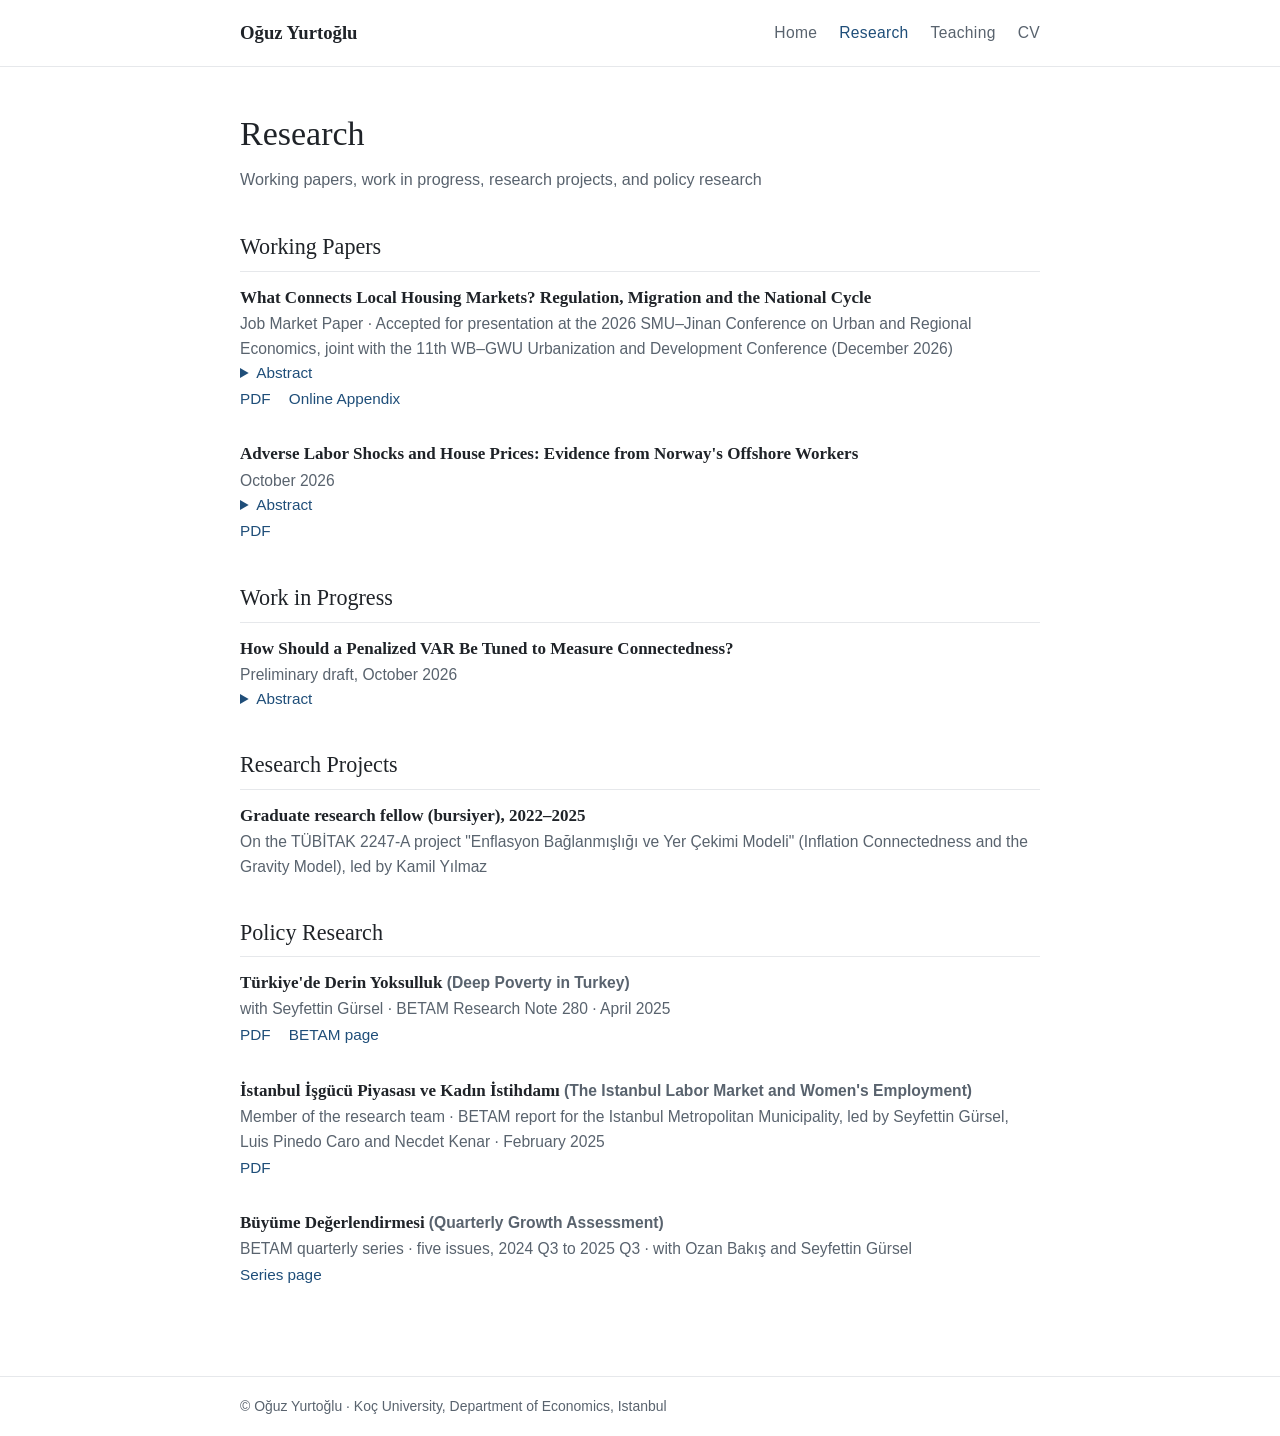
==== research.html @ 17286fe2 "Add Norway offshore workers paper as a working paper Post the PDF, move it from work in progress to " ====
<!doctype html>
<html lang="en">
<head>
<meta charset="utf-8">
<meta name="viewport" content="width=device-width, initial-scale=1">
<title>Research · Oğuz Yurtoğlu</title>
<link rel="stylesheet" href="style.css">
</head>
<body>
<header><nav class="nav">
  <a class="brand" href="index.html">Oğuz Yurtoğlu</a>
  <ul>
    <li><a href="index.html">Home</a></li>
    <li><a class="active" href="research.html">Research</a></li>
    <li><a href="teaching.html">Teaching</a></li>
    <li><a href="files/oguz_yurtoglu_cv.pdf">CV</a></li>
  </ul>
</nav></header>
<main>
  <h1>Research</h1>
  <p class="subtitle">Working papers, work in progress, research projects, and policy research</p>

  <h2>Working Papers</h2>

  <div class="paper">
    <div class="title">What Connects Local Housing Markets? Regulation, Migration and the National Cycle</div>
    <div class="status">Job Market Paper · Accepted for presentation at the 2026 SMU–Jinan Conference on Urban and Regional Economics, joint with the 11th WB–GWU Urbanization and Development Conference (December 2026)</div>
    <details>
      <summary>Abstract</summary>
      <p>Housing cannot be traded across regions, yet U.S. house prices have become far more synchronized. I estimate directed networks of house-price forecast-error dependence for the 48 contiguous states and the 100 largest metropolitan areas, 1985–2025, with and without the common factor of each ten-year window. The rise in connectedness is almost entirely that factor, which has grown from a fifth to two-thirds of the variance of state price growth, and dependence beyond it has not grown. Beyond the national cycle, land-use regulation lines up with how much dependence runs through a market and migration with where it comes from. A one-standard-deviation higher regulation index is associated with 7.5 log points more of other states' forecast-error variance attributed to a state. Regulated metropolitan areas take more of their variance from other areas where their own labor demand is rising, as a binding supply constraint implies, and migration links line up with which out-of-state areas that dependence comes from.</p>
      <p class="meta">JEL: R31, R23, C32, C33 · Keywords: house prices, connectedness, migration networks, spatial equilibrium, housing supply</p>
    </details>
    <div class="links"><a href="files/yurtoglu_jmp_what_connects_local_housing_markets.pdf">PDF</a> <a href="files/yurtoglu_jmp_online_appendix.pdf">Online Appendix</a></div>
  </div>


  <div class="paper">
    <div class="title">Adverse Labor Shocks and House Prices: Evidence from Norway's Offshore Workers</div>
    <div class="status">October 2026</div>
    <details>
      <summary>Abstract</summary>
      <p>The studies of the 2014 oil price bust measure the shock where the oil industry is located, so the workers and the firms of a region are hit together. I measure it where the workers lived. Norwegian offshore workers fly to the platforms from five heliports and spend two weeks offshore and four at home, so nearly half of them live outside the two oil counties, in municipalities with almost no oil firms. The bust reached these places mostly through the wages of their residents. Using public municipal data from Statistics Norway, I compare the 375 municipalities without an onshore oil economy by the share of their employed residents who worked offshore in 2003. Per percentage point of that share, the average income from employment fell by 1.9 percent between 2013 and 2017, employment of residents by 1.4 percent and the average sale price of dwellings by 7 percent. The dwelling stock and the population did not move. The effects sit on the region where offshore workers live, and the oil firms, the coastal industries and the equipment suppliers left in the sample do not explain them. The loss of income was the men's, and for each offshore job lost the equipment suppliers of the industry lost about one more and the rest of the local economy about two, imprecisely estimated. Lost wages move house prices in places with almost no oil firms.</p>
    </details>
    <div class="links"><a href="files/yurtoglu_norway_offshore_workers_house_prices.pdf">PDF</a></div>
  </div>

  <h2>Work in Progress</h2>

  <div class="paper">
    <div class="title">How Should a Penalized VAR Be Tuned to Measure Connectedness?</div>
    <div class="status">Preliminary draft, October 2026</div>
    <details>
      <summary>Abstract</summary>
      <p>Connectedness indexes built from elastic-net VARs depend on a penalty that is usually chosen by ten-fold cross-validation with folds assigned at random. With persistent series, a month held out for validation keeps its neighbours in the training sample, so cross-validation overstates how well a dense model predicts. In a Monte Carlo with a known sparse network, I compare seven ways of assigning months to folds, two points on the cross-validation curve, information criteria and a plug-in penalty. When the median first autocorrelation is 0.88, random folds keep three times as many cross-lag coefficients as the best predicting penalty, add 35 percent to the error in pairwise connectedness and raise the index by about nine points. Folds separated by a gap of six to twelve months, or a rolling origin, stay within 5 percent of the best penalty at every persistence level. Choosing the one-standard-error penalty is no remedy. Whatever the rule, noise in the estimated shock covariance alone puts a floor of about 100(N−1)/(T+N−1) points under the index.</p>
    </details>
  </div>

  <h2>Research Projects</h2>
  <div class="paper">
    <div class="title">Graduate research fellow (bursiyer), 2022–2025</div>
    <div class="status">On the TÜBİTAK 2247-A project "Enflasyon Bağlanmışlığı ve Yer Çekimi Modeli" (Inflation Connectedness and the Gravity Model), led by Kamil Yılmaz</div>
  </div>

  <h2>Policy Research</h2>
  <div class="paper">
    <div class="title">Türkiye'de Derin Yoksulluk <span class="status">(Deep Poverty in Turkey)</span></div>
    <div class="status">with Seyfettin Gürsel · BETAM Research Note 280 · April 2025</div>
    <div class="links"><a href="files/gursel_yurtoglu_2025_betam_derin_yoksulluk.pdf">PDF</a> <a href="https://betam.bahcesehir.edu.tr/2025/04/turkiyede-derin-yoksulluk/">BETAM page</a></div>
  </div>

  <div class="paper">
    <div class="title">İstanbul İşgücü Piyasası ve Kadın İstihdamı <span class="status">(The Istanbul Labor Market and Women's Employment)</span></div>
    <div class="status">Member of the research team · BETAM report for the Istanbul Metropolitan Municipality, led by Seyfettin Gürsel, Luis Pinedo Caro and Necdet Kenar · February 2025</div>
    <div class="links"><a href="https://betam.bahcesehir.edu.tr/wp-content/uploads/2025/03/Istanbul-isgucu-piyasasi-ve-kadin-istihdami-2025.pdf">PDF</a></div>
  </div>

  <div class="paper">
    <div class="title">Büyüme Değerlendirmesi <span class="status">(Quarterly Growth Assessment)</span></div>
    <div class="status">BETAM quarterly series · five issues, 2024 Q3 to 2025 Q3 · with Ozan Bakış and Seyfettin Gürsel</div>
    <div class="links"><a href="https://betam.bahcesehir.edu.tr/kategori/ekonomik-arastirmalar/yayinlar/buyume-degerlendirmesi/">Series page</a></div>
  </div>
</main>
<footer><div>© Oğuz Yurtoğlu · Koç University, Department of Economics, Istanbul</div></footer>
</body>
</html>
---- style.css ----
:root{--text:#1f2328;--muted:#59636e;--accent:#1f4e79;--line:#e6e8eb;--bg:#ffffff;--maxw:840px}
*{box-sizing:border-box}
html{font-size:17px}
body{margin:0;font-family:Georgia,"Times New Roman",serif;color:var(--text);background:var(--bg);line-height:1.6}
a{color:var(--accent);text-decoration:none}
a:hover{text-decoration:underline}
header{border-bottom:1px solid var(--line)}
.nav{max-width:var(--maxw);margin:0 auto;padding:18px 20px;display:flex;align-items:center;justify-content:space-between;flex-wrap:wrap;gap:10px}
.nav .brand{font-weight:bold;font-size:1.1rem;color:var(--text)}
.nav ul{list-style:none;margin:0;padding:0;display:flex;gap:22px}
.nav li a{color:var(--muted);font-family:Helvetica,Arial,sans-serif;font-size:.92rem;letter-spacing:.02em}
.nav li a.active,.nav li a:hover{color:var(--accent);text-decoration:none}
main{max-width:var(--maxw);margin:0 auto;padding:40px 20px 60px}
h1{font-size:2rem;margin:0 0 6px;font-weight:normal}
h2{font-size:1.3rem;margin:36px 0 12px;font-weight:normal;border-bottom:1px solid var(--line);padding-bottom:6px}
h3{font-size:1.05rem;margin:22px 0 4px;font-weight:bold}
.subtitle{color:var(--muted);margin:0 0 24px;font-family:Helvetica,Arial,sans-serif;font-size:.95rem}
.hero{display:flex;gap:32px;align-items:flex-start;flex-wrap:wrap}
.hero img{width:180px;height:270px;object-fit:cover;border-radius:4px;flex-shrink:0;background:#eee}
.hero .intro{flex:1;min-width:260px}
.meta{color:var(--muted);font-size:.95rem;margin:4px 0}
.paper{margin-bottom:28px}
.paper .title{font-weight:bold}
.paper .status{color:var(--muted);font-size:.92rem;font-family:Helvetica,Arial,sans-serif}
.paper .links a{margin-right:14px;font-family:Helvetica,Arial,sans-serif;font-size:.9rem}
details summary{cursor:pointer;color:var(--accent);font-family:Helvetica,Arial,sans-serif;font-size:.9rem}
details p{margin-top:8px}
dl{margin-top:28px;display:grid;grid-template-columns:110px 1fr;gap:8px 16px}
dt{color:var(--muted);font-family:Helvetica,Arial,sans-serif;font-size:.9rem;padding-top:3px}
dd{margin:0}
footer{border-top:1px solid var(--line);color:var(--muted);font-family:Helvetica,Arial,sans-serif;font-size:.82rem}
footer div{max-width:var(--maxw);margin:0 auto;padding:18px 20px}
@media (max-width:600px){dl{grid-template-columns:1fr}dt{padding-top:10px}}
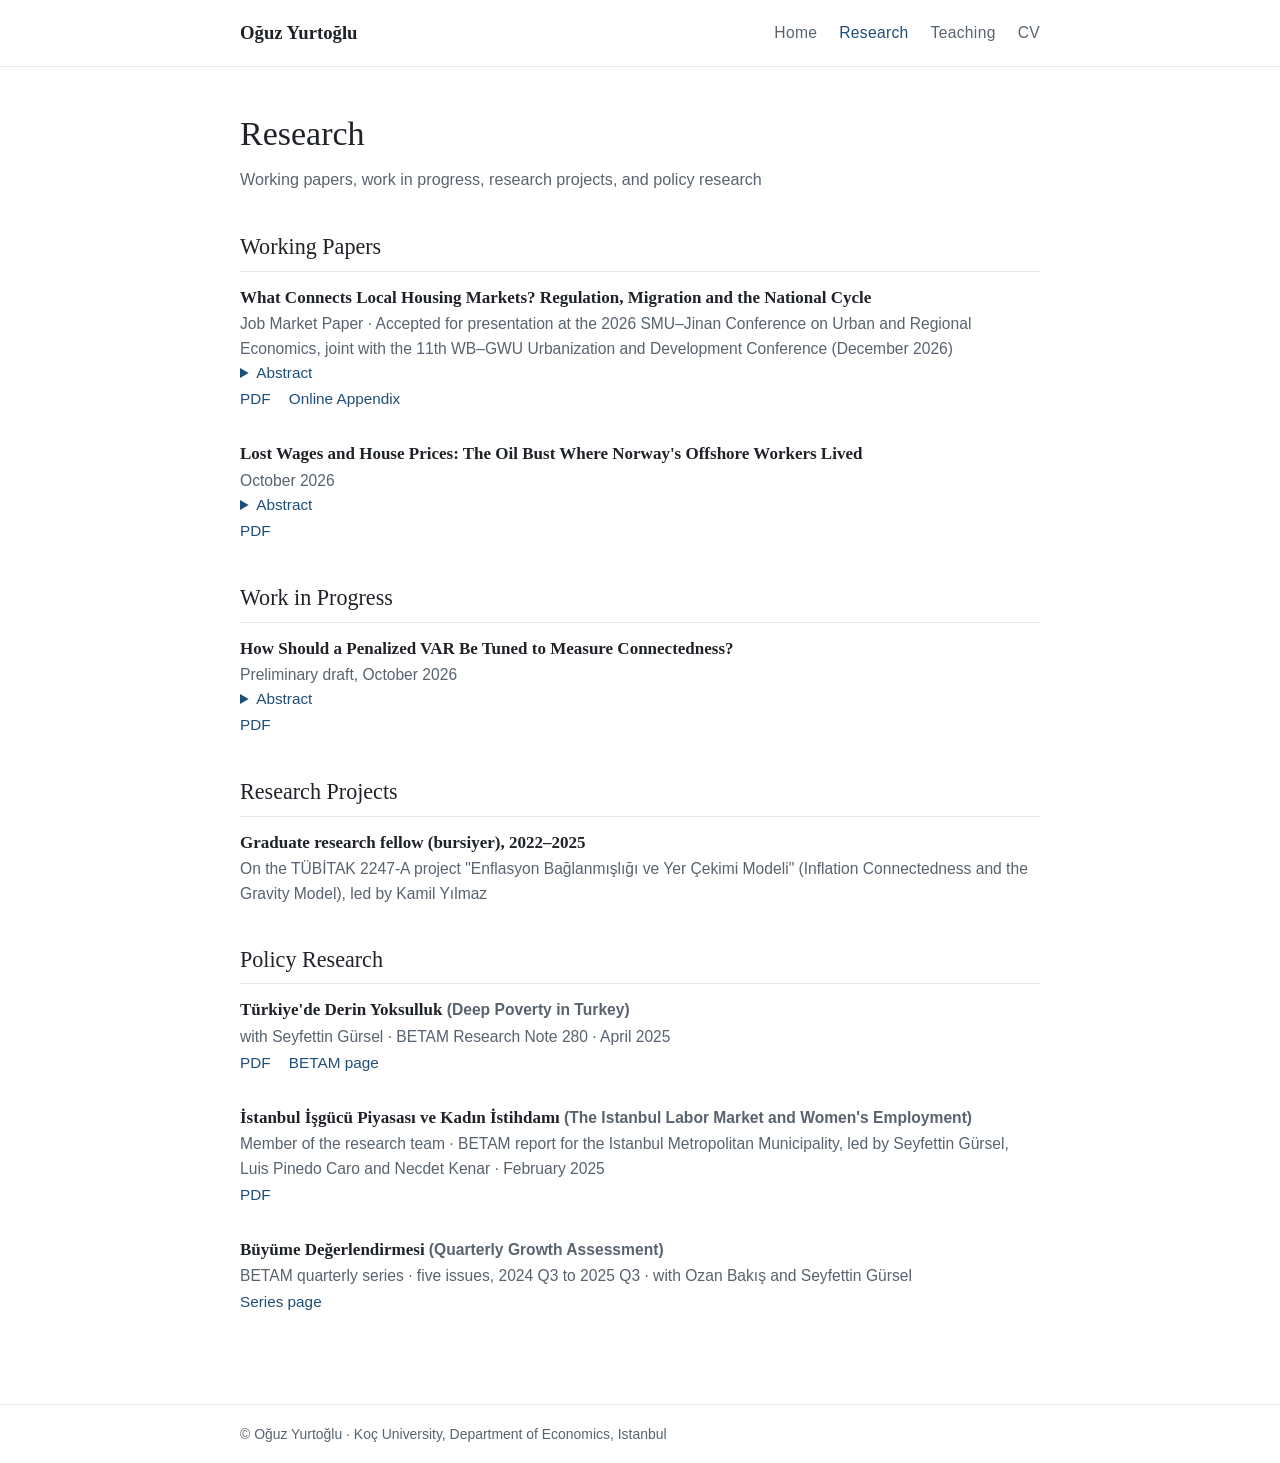
==== commit 7ba87632: "Post the 10 October versions of the three papers and the online appendix Norway paper retitled Lost " ====
--- a/research.html
+++ b/research.html
@@ -27,7 +27,7 @@
     <div class="status">Job Market Paper · Accepted for presentation at the 2026 SMU–Jinan Conference on Urban and Regional Economics, joint with the 11th WB–GWU Urbanization and Development Conference (December 2026)</div>
     <details>
       <summary>Abstract</summary>
-      <p>Housing cannot be traded across regions, yet U.S. house prices have become far more synchronized. I estimate directed networks of house-price forecast-error dependence for the 48 contiguous states and the 100 largest metropolitan areas, 1985–2025, with and without the common factor of each ten-year window. The rise in connectedness is almost entirely that factor, which has grown from a fifth to two-thirds of the variance of state price growth, and dependence beyond it has not grown. Beyond the national cycle, land-use regulation lines up with how much dependence runs through a market and migration with where it comes from. A one-standard-deviation higher regulation index is associated with 7.5 log points more of other states' forecast-error variance attributed to a state. Regulated metropolitan areas take more of their variance from other areas where their own labor demand is rising, as a binding supply constraint implies, and migration links line up with which out-of-state areas that dependence comes from.</p>
+      <p>Housing cannot be traded across regions, yet U.S. house prices have become far more synchronized. I estimate directed networks of house-price forecast-error dependence for the 48 contiguous states and the 100 largest metropolitan areas, 1985–2025, with and without the common factor of each ten-year window. The rise in connectedness is almost entirely that factor, which has grown from a fifth to two-thirds of the variance of state price growth, and dependence beyond it has not grown. Beyond the national cycle, land-use regulation lines up with how much dependence runs through a market and migration with where it comes from. A one-standard-deviation higher regulation index is associated with 7.5 log points more of other states' forecast-error variance attributed to a state. Regulated metropolitan areas take more of their variance from other areas where their own labor demand is rising, as a binding supply constraint implies, and which out-of-state areas that dependence comes from lines up with migration links.</p>
       <p class="meta">JEL: R31, R23, C32, C33 · Keywords: house prices, connectedness, migration networks, spatial equilibrium, housing supply</p>
     </details>
     <div class="links"><a href="files/yurtoglu_jmp_what_connects_local_housing_markets.pdf">PDF</a> <a href="files/yurtoglu_jmp_online_appendix.pdf">Online Appendix</a></div>
@@ -35,11 +35,12 @@
 
 
   <div class="paper">
-    <div class="title">Adverse Labor Shocks and House Prices: Evidence from Norway's Offshore Workers</div>
+    <div class="title">Lost Wages and House Prices: The Oil Bust Where Norway's Offshore Workers Lived</div>
     <div class="status">October 2026</div>
     <details>
       <summary>Abstract</summary>
       <p>The studies of the 2014 oil price bust measure the shock where the oil industry is located, so the workers and the firms of a region are hit together. I measure it where the workers lived. Norwegian offshore workers fly to the platforms from five heliports and spend two weeks offshore and four at home, so nearly half of them live outside the two oil counties, in municipalities with almost no oil firms. The bust reached these places mostly through the wages of their residents. Using public municipal data from Statistics Norway, I compare the 375 municipalities without an onshore oil economy by the share of their employed residents who worked offshore in 2003. Per percentage point of that share, the average income from employment fell by 1.9 percent between 2013 and 2017, employment of residents by 1.4 percent and the average sale price of dwellings by 7 percent. The dwelling stock and the population did not move. The effects sit on the region where offshore workers live, and the oil firms, the coastal industries and the equipment suppliers left in the sample do not explain them. The loss of income was the men's, and for each offshore job lost the equipment suppliers of the industry lost about one more and the rest of the local economy about two, imprecisely estimated. Lost wages move house prices in places with almost no oil firms.</p>
+      <p class="meta">JEL: R31, R23, J23, Q33 · Keywords: house prices, local labor markets, oil price shock, offshore workers, income shocks, Norway</p>
     </details>
     <div class="links"><a href="files/yurtoglu_norway_offshore_workers_house_prices.pdf">PDF</a></div>
   </div>
@@ -51,8 +52,10 @@
     <div class="status">Preliminary draft, October 2026</div>
     <details>
       <summary>Abstract</summary>
-      <p>Connectedness indexes built from elastic-net VARs depend on a penalty that is usually chosen by ten-fold cross-validation with folds assigned at random. With persistent series, a month held out for validation keeps its neighbours in the training sample, so cross-validation overstates how well a dense model predicts. In a Monte Carlo with a known sparse network, I compare seven ways of assigning months to folds, two points on the cross-validation curve, information criteria and a plug-in penalty. When the median first autocorrelation is 0.88, random folds keep three times as many cross-lag coefficients as the best predicting penalty, add 35 percent to the error in pairwise connectedness and raise the index by about nine points. Folds separated by a gap of six to twelve months, or a rolling origin, stay within 5 percent of the best penalty at every persistence level. Choosing the one-standard-error penalty is no remedy. Whatever the rule, noise in the estimated shock covariance alone puts a floor of about 100(N−1)/(T+N−1) points under the index.</p>
+      <p>Connectedness indexes built from elastic-net VARs depend on a penalty that is usually chosen by ten-fold cross-validation with folds assigned at random. With persistent series, an observation held out for validation keeps its neighbours in the training sample, so cross-validation overstates how well a dense model predicts. In a Monte Carlo with a known sparse network, I compare seven ways of assigning observations to folds, two points on the cross-validation curve, information criteria and a plug-in penalty. When the median first autocorrelation is 0.88, random folds keep three times as many cross-lag coefficients as the best predicting penalty, add 35 percent to the error in pairwise connectedness and raise the index by about nine points. Folds separated by a gap of six to twelve observations, or a rolling origin, stay within 5 percent of the best penalty at every persistence level. Choosing the one-standard-error penalty is no remedy. Whatever the rule, about 100(N−1)/(T+N−1) points of a reported index come from noise in the estimated shock covariance alone.</p>
+      <p class="meta">JEL: C32, C52, C53, C15 · Keywords: connectedness, elastic-net VAR, cross-validation, persistence, forecast error variance decomposition, Monte Carlo</p>
     </details>
+    <div class="links"><a href="files/yurtoglu_tuning_penalized_var_connectedness.pdf">PDF</a></div>
   </div>
 
   <h2>Research Projects</h2>
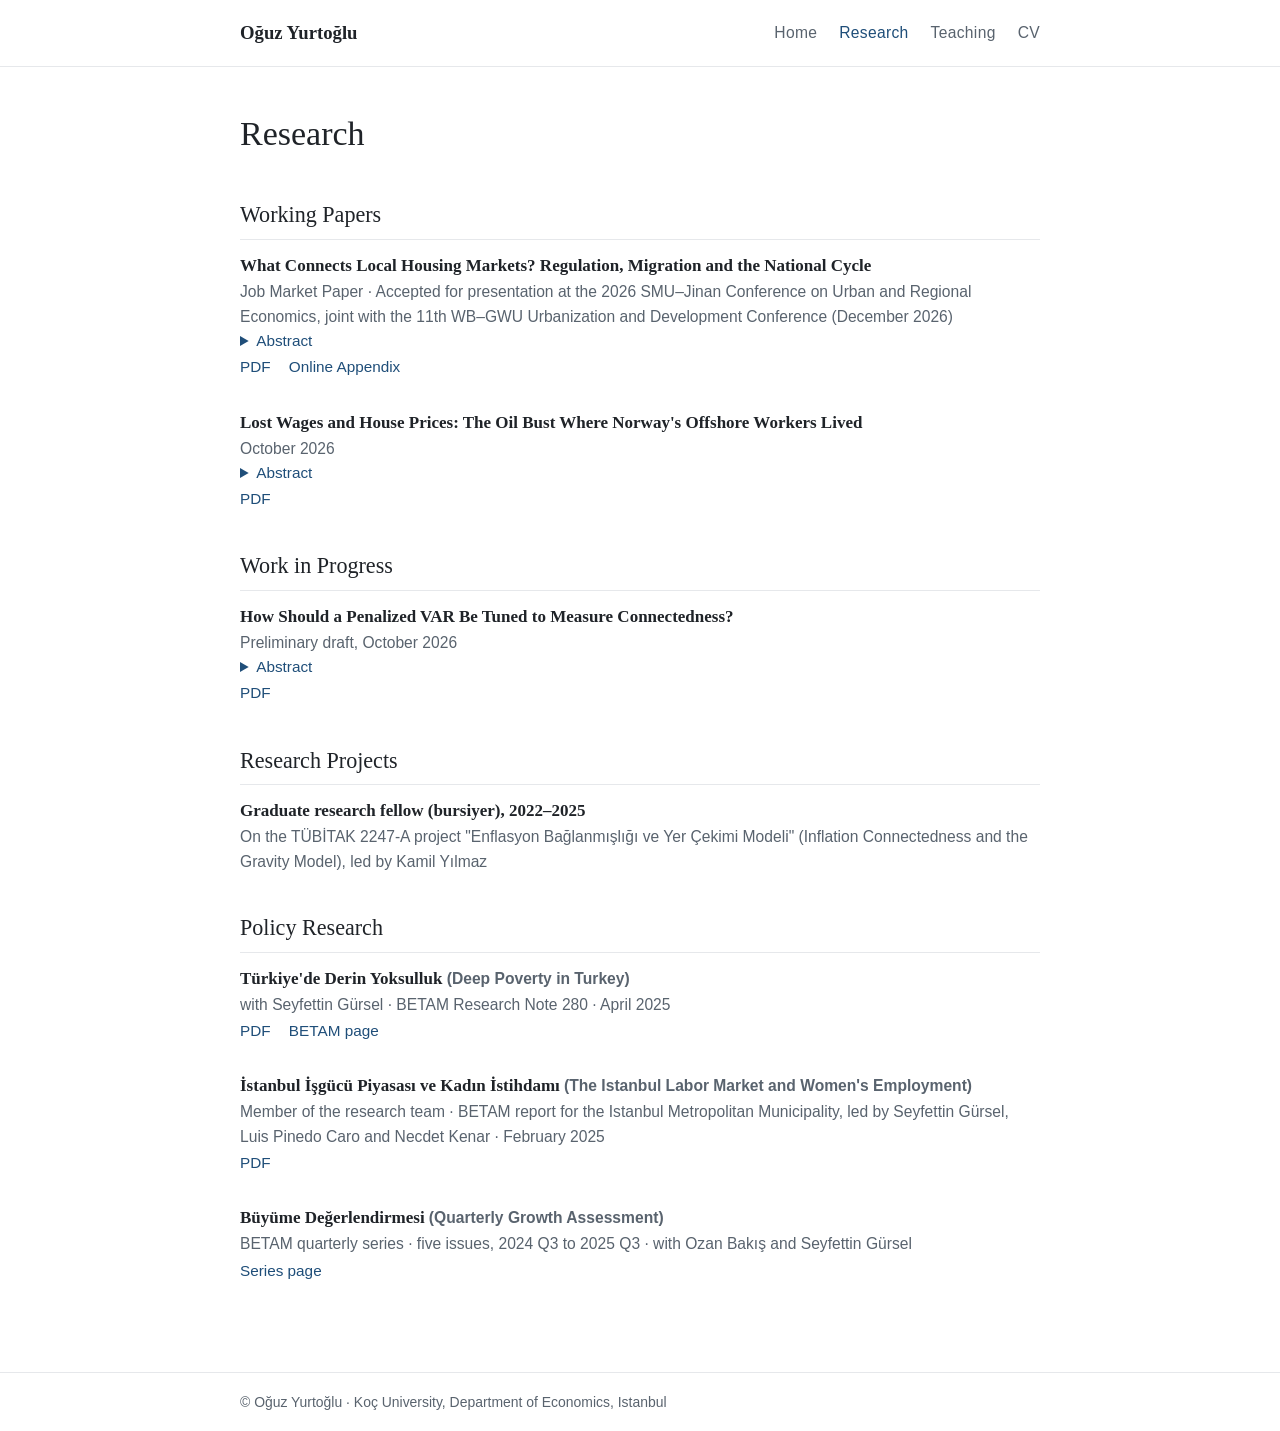
==== commit a026d777: "Remove the research page subtitle Co-Authored-By: Claude Fable 5.1 <noreply@anthropic.com>" ====
--- a/research.html
+++ b/research.html
@@ -18,7 +18,6 @@
 </nav></header>
 <main>
   <h1>Research</h1>
-  <p class="subtitle">Working papers, work in progress, research projects, and policy research</p>
 
   <h2>Working Papers</h2>
 
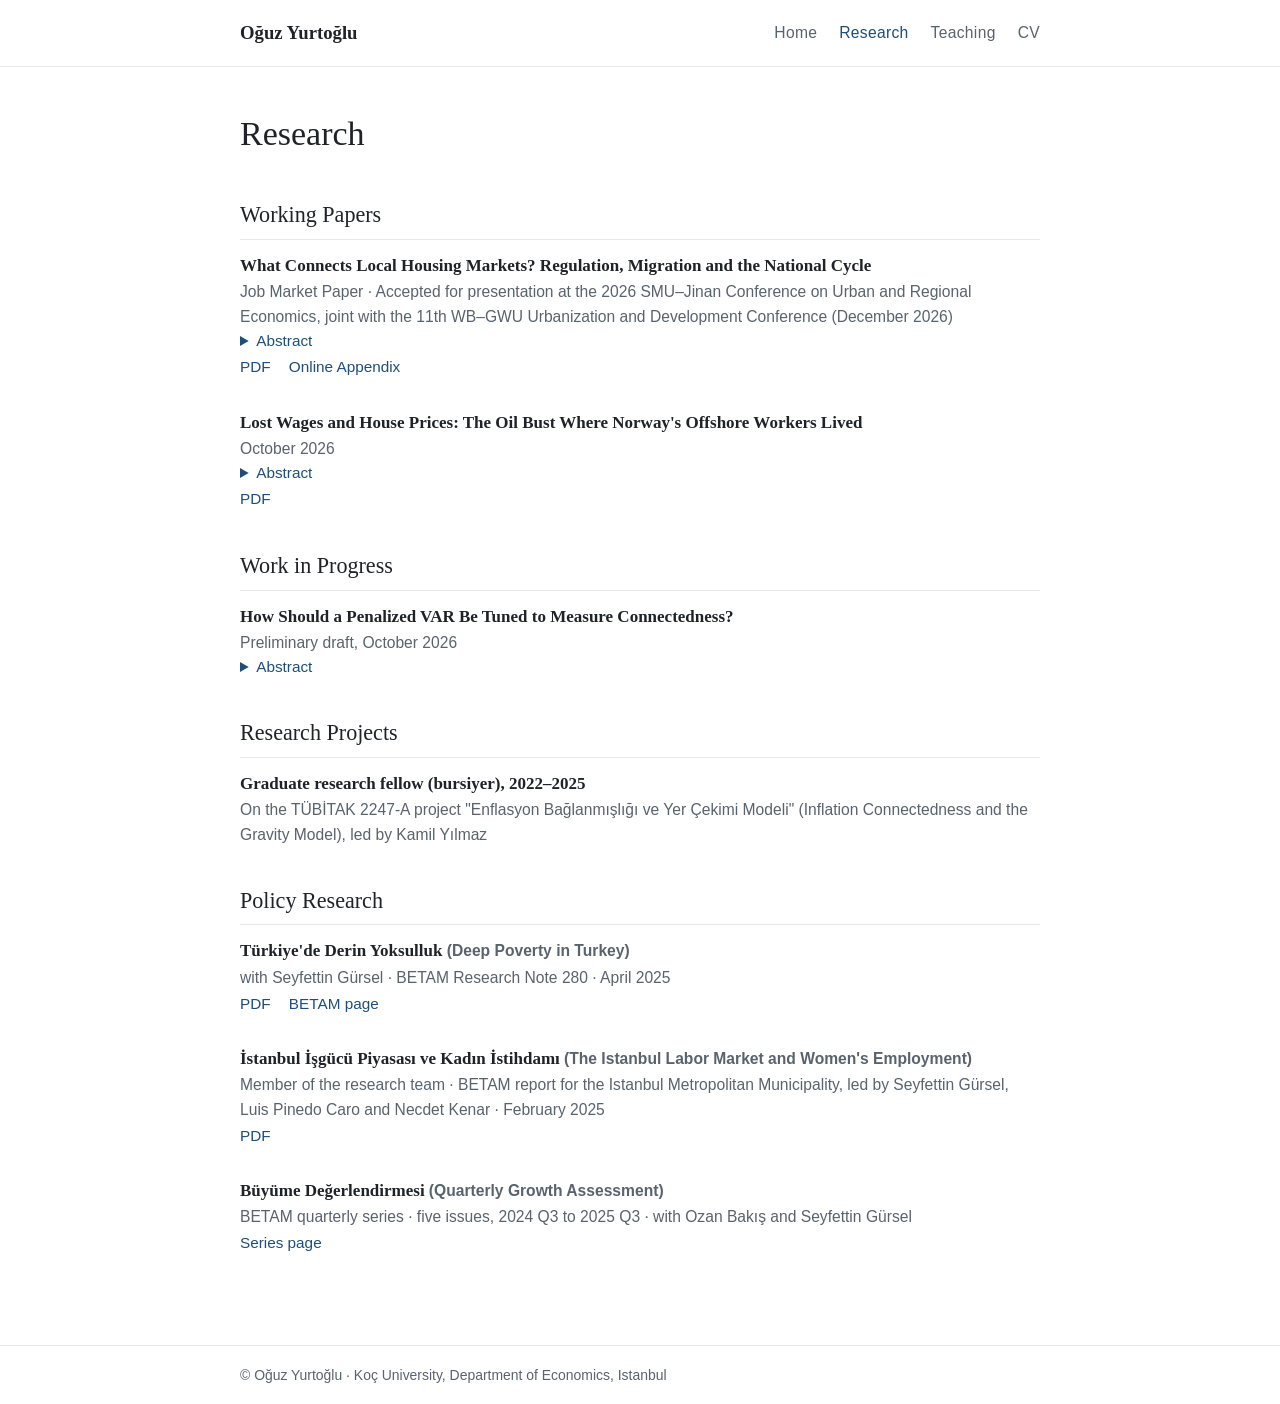
==== commit 1b6dd8c4: "Remove the PDF of the work-in-progress VAR tuning paper Title, status line and abstract stay on the " ====
--- a/research.html
+++ b/research.html
@@ -38,7 +38,7 @@
     <div class="status">October 2026</div>
     <details>
       <summary>Abstract</summary>
-      <p>The studies of the 2014 oil price bust measure the shock where the oil industry is located, so the workers and the firms of a region are hit together. I measure it where the workers lived. Norwegian offshore workers fly to the platforms from five heliports and spend two weeks offshore and four at home, so nearly half of them live outside the two oil counties, in municipalities with almost no oil firms. The bust reached these places mostly through the wages of their residents. Using public municipal data from Statistics Norway, I compare the 375 municipalities without an onshore oil economy by the share of their employed residents who worked offshore in 2003. Per percentage point of that share, the average income from employment fell by 1.9 percent between 2013 and 2017, employment of residents by 1.4 percent and the average sale price of dwellings by 7 percent. The dwelling stock and the population did not move. The effects sit on the region where offshore workers live, and the oil firms, the coastal industries and the equipment suppliers left in the sample do not explain them. The loss of income was the men's, and for each offshore job lost the equipment suppliers of the industry lost about one more and the rest of the local economy about two, imprecisely estimated. Lost wages move house prices in places with almost no oil firms.</p>
+      <p>What does a loss of wages do to a local economy? This paper uses Norway's offshore oil workers and the 2014 oil price fall as a quasi-experiment that separates a wage shock from a shock to local firms. Because these workers spend four weeks at home for every two on the platform, nearly half of them live in municipalities with almost no oil firms. I compare 375 such municipalities in a difference-in-differences design by their share of employed residents who worked offshore in 2003. From 2013 to 2017, income from employment fell by 1.9 percent, employment by 1.4 percent and house prices by 7 percent per percentage point of that share. The housing stock and the population did not move. The oil suppliers in these municipalities lost jobs but do not account for the price fall. House prices absorbed about four times as much of the shock as income did.</p>
       <p class="meta">JEL: R31, R23, J23, Q33 · Keywords: house prices, local labor markets, oil price shock, offshore workers, income shocks, Norway</p>
     </details>
     <div class="links"><a href="files/yurtoglu_norway_offshore_workers_house_prices.pdf">PDF</a></div>
@@ -54,7 +54,6 @@
       <p>Connectedness indexes built from elastic-net VARs depend on a penalty that is usually chosen by ten-fold cross-validation with folds assigned at random. With persistent series, an observation held out for validation keeps its neighbours in the training sample, so cross-validation overstates how well a dense model predicts. In a Monte Carlo with a known sparse network, I compare seven ways of assigning observations to folds, two points on the cross-validation curve, information criteria and a plug-in penalty. When the median first autocorrelation is 0.88, random folds keep three times as many cross-lag coefficients as the best predicting penalty, add 35 percent to the error in pairwise connectedness and raise the index by about nine points. Folds separated by a gap of six to twelve observations, or a rolling origin, stay within 5 percent of the best penalty at every persistence level. Choosing the one-standard-error penalty is no remedy. Whatever the rule, about 100(N−1)/(T+N−1) points of a reported index come from noise in the estimated shock covariance alone.</p>
       <p class="meta">JEL: C32, C52, C53, C15 · Keywords: connectedness, elastic-net VAR, cross-validation, persistence, forecast error variance decomposition, Monte Carlo</p>
     </details>
-    <div class="links"><a href="files/yurtoglu_tuning_penalized_var_connectedness.pdf">PDF</a></div>
   </div>
 
   <h2>Research Projects</h2>
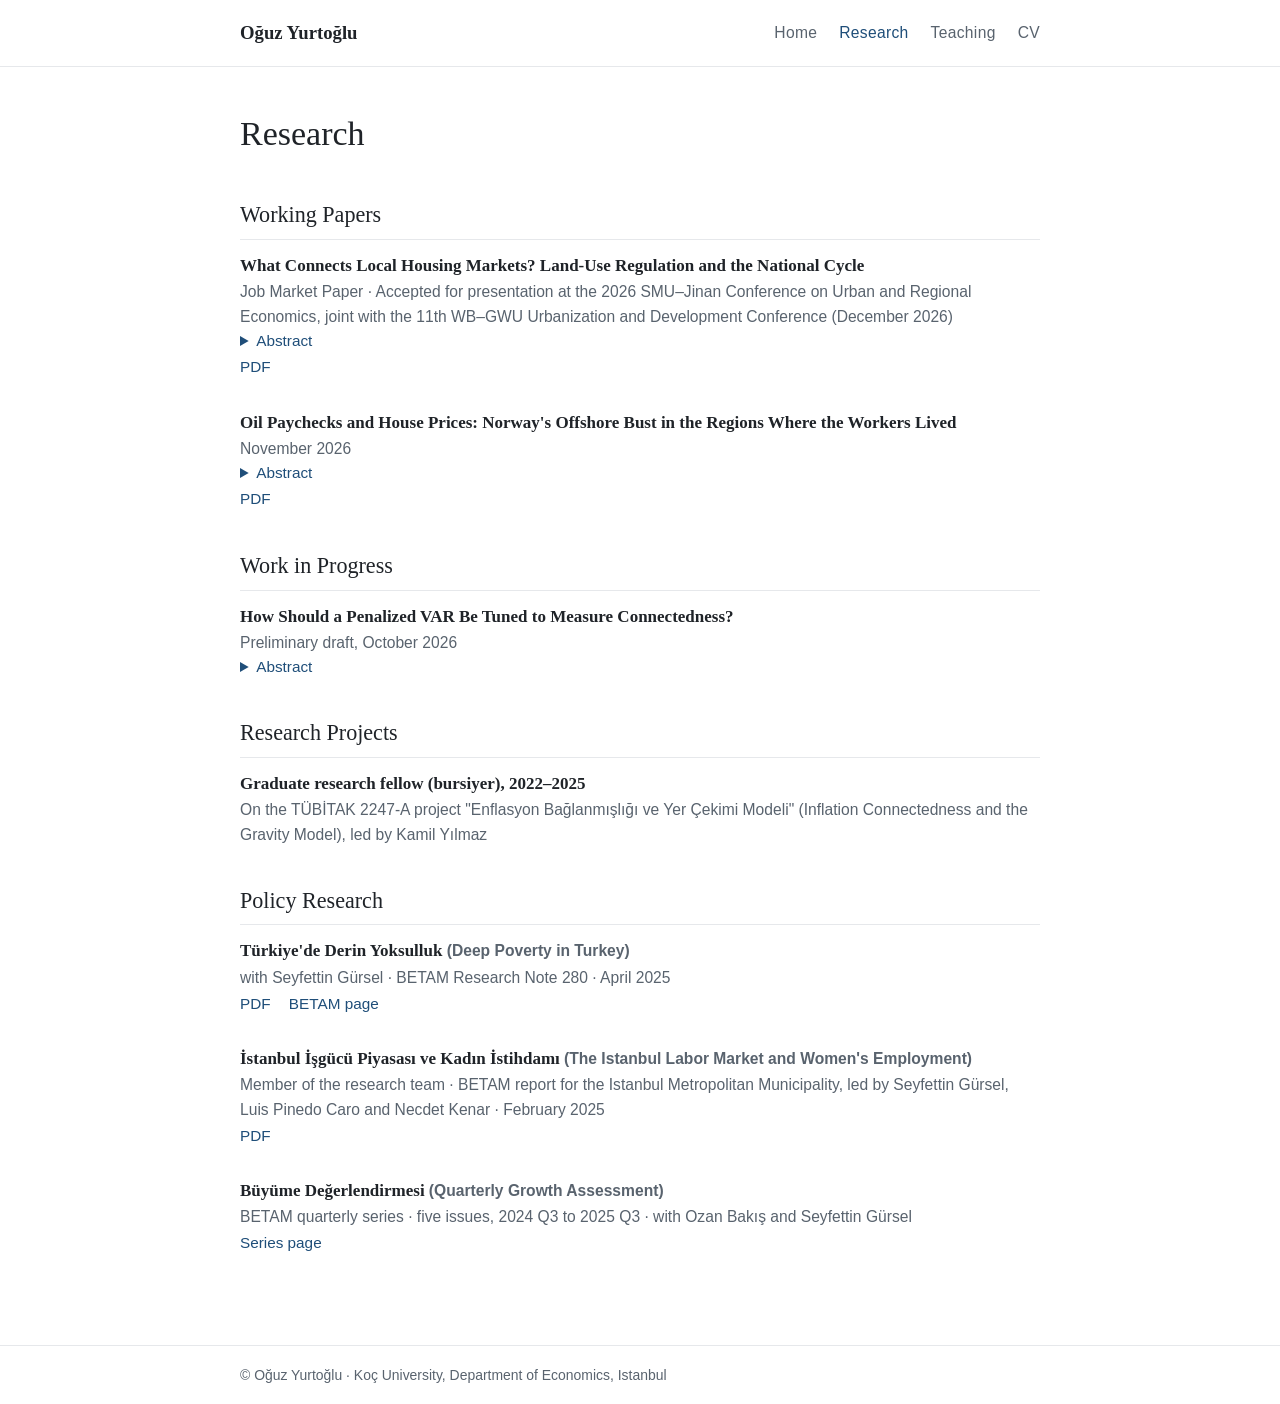
==== commit ab7fe0d4: "Research page: match the 23 November papers Titles, abstracts, JEL codes and keywords of the job mar" ====
--- a/research.html
+++ b/research.html
@@ -22,24 +22,24 @@
   <h2>Working Papers</h2>
 
   <div class="paper">
-    <div class="title">What Connects Local Housing Markets? Regulation, Migration and the National Cycle</div>
+    <div class="title">What Connects Local Housing Markets? Land-Use Regulation and the National Cycle</div>
     <div class="status">Job Market Paper · Accepted for presentation at the 2026 SMU–Jinan Conference on Urban and Regional Economics, joint with the 11th WB–GWU Urbanization and Development Conference (December 2026)</div>
     <details>
       <summary>Abstract</summary>
-      <p>Housing cannot be traded across regions, yet U.S. house prices have become far more synchronized. I estimate directed networks of house-price forecast-error dependence for the 48 contiguous states and the 100 largest metropolitan areas, 1985–2025, with and without the common factor of each ten-year window. The rise in connectedness is almost entirely that factor, which has grown from a fifth to two-thirds of the variance of state price growth, and dependence beyond it has not grown. Beyond the national cycle, land-use regulation lines up with how much dependence runs through a market and migration with where it comes from. A one-standard-deviation higher regulation index is associated with 7.5 log points more of other states' forecast-error variance attributed to a state. Regulated metropolitan areas take more of their variance from other areas where their own labor demand is rising, as a binding supply constraint implies, and which out-of-state areas that dependence comes from lines up with migration links.</p>
-      <p class="meta">JEL: R31, R23, C32, C33 · Keywords: house prices, connectedness, migration networks, spatial equilibrium, housing supply</p>
+      <p>House prices move more where housing supply is restricted, by land-use regulation or by a shortage of buildable land. I ask whether those movements stay in the market or whether restricted markets also send price shocks to other markets. I measure Diebold–Yilmaz connectedness among the 48 contiguous U.S. states over 1995–2019, the share of each state's unexpected price movement over the following year that is traced to shocks in each other state. I estimate it on raw monthly price growth and on price growth with the national cycle removed. A state one standard deviation higher on the Wharton regulation index sends about 33 percent more to the other states on raw growth and about 24 percent more with the national cycle removed. What it receives does not rise significantly. The coefficient holds for a given receiving state at a given distance, and it is largest in cycles longer than four years. A shortage of buildable land is unrelated to sending on both networks.</p>
+      <p class="meta">JEL: R31, R23, C32, C33 · Keywords: house prices, connectedness, housing supply, land-use regulation</p>
     </details>
-    <div class="links"><a href="files/yurtoglu_jmp_what_connects_local_housing_markets.pdf">PDF</a> <a href="files/yurtoglu_jmp_online_appendix.pdf">Online Appendix</a></div>
+    <div class="links"><a href="files/yurtoglu_jmp_what_connects_local_housing_markets.pdf">PDF</a></div>
   </div>
 
 
   <div class="paper">
-    <div class="title">Lost Wages and House Prices: The Oil Bust Where Norway's Offshore Workers Lived</div>
-    <div class="status">October 2026</div>
+    <div class="title">Oil Paychecks and House Prices: Norway's Offshore Bust in the Regions Where the Workers Lived</div>
+    <div class="status">November 2026</div>
     <details>
       <summary>Abstract</summary>
-      <p>What does a loss of wages do to a local economy? This paper uses Norway's offshore oil workers and the 2014 oil price fall as a quasi-experiment that separates a wage shock from a shock to local firms. Because these workers spend four weeks at home for every two on the platform, nearly half of them live in municipalities with almost no oil firms. I compare 375 such municipalities in a difference-in-differences design by their share of employed residents who worked offshore in 2003. From 2013 to 2017, income from employment fell by 1.9 percent, employment by 1.4 percent and house prices by 7 percent per percentage point of that share. The housing stock and the population did not move. The oil suppliers in these municipalities lost jobs but do not account for the price fall. House prices absorbed about four times as much of the shock as income did.</p>
-      <p class="meta">JEL: R31, R23, J23, Q33 · Keywords: house prices, local labor markets, oil price shock, offshore workers, income shocks, Norway</p>
+      <p>What does a loss of income do to regional house prices? When the oil price fell in 2014, Norway's offshore crews, who work two weeks on the continental shelf and four weeks at home, brought the shock to their home regions mainly through their paychecks. I use a difference-in-differences design with a continuous treatment across 70 economic regions without an onshore oil industry. The treatment is the share of a region's employed residents who worked offshore in 2003, the last year before the oil boom. I follow the outcomes from 2009 to 2019 relative to 2013. Per percentage point of offshore work, the price per square meter of detached houses fell 8 percent by 2017 and 9 by 2019, about as much as the boom had added. By 2019, two years after the paychecks had stopped falling, the price had not recovered. The loss I can measure behind the prices is the paycheck. The same share that brought paychecks in the boom took them away in the bust, 0.6 per 100 employed residents by 2017, with none returned by 2019. Pay per employed man fell about 2 percent and stayed down even as pay per employed woman rose. Employment, population and the dwelling stock did not move. With no fall in building through 2017, the loss showed up in prices.</p>
+      <p class="meta">JEL: R23, R31, J31, Q33 · Keywords: house prices, income shocks, offshore workers, local labor markets, oil bust, Norway</p>
     </details>
     <div class="links"><a href="files/yurtoglu_norway_offshore_workers_house_prices.pdf">PDF</a></div>
   </div>
